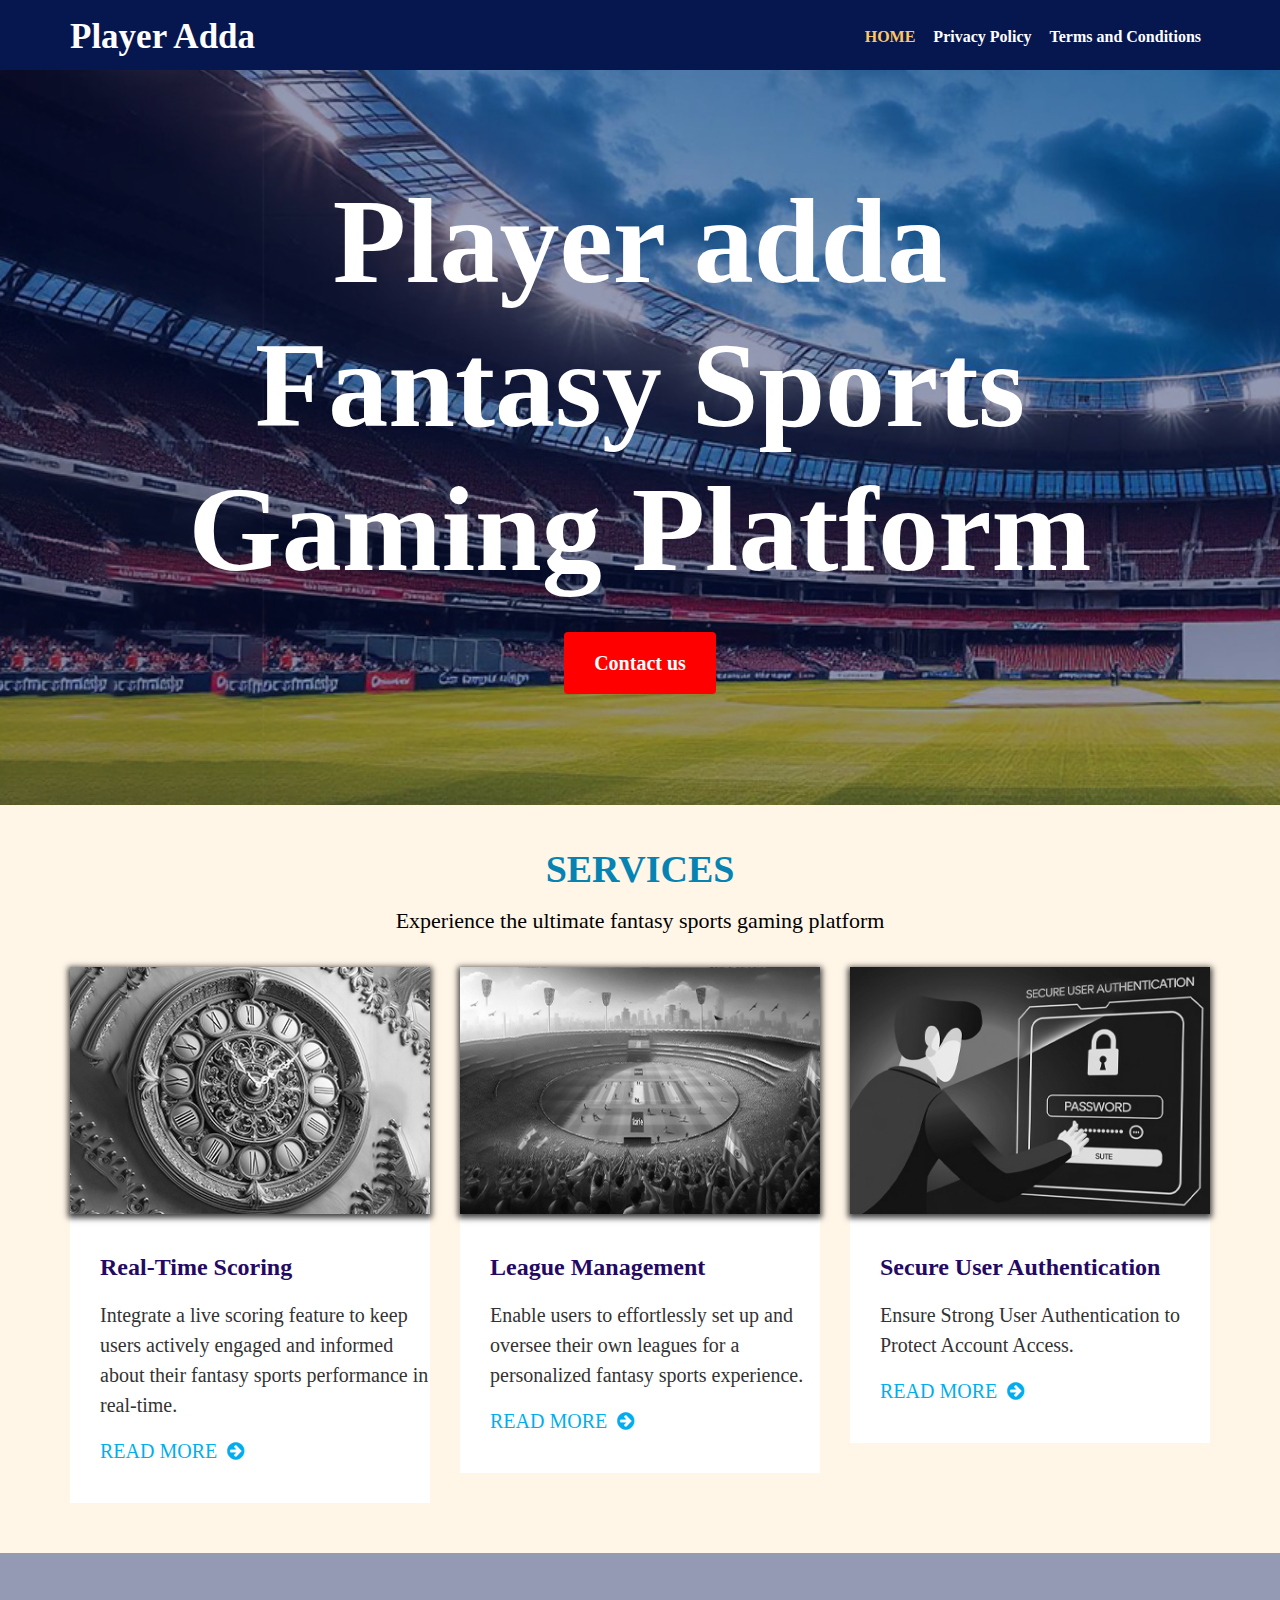
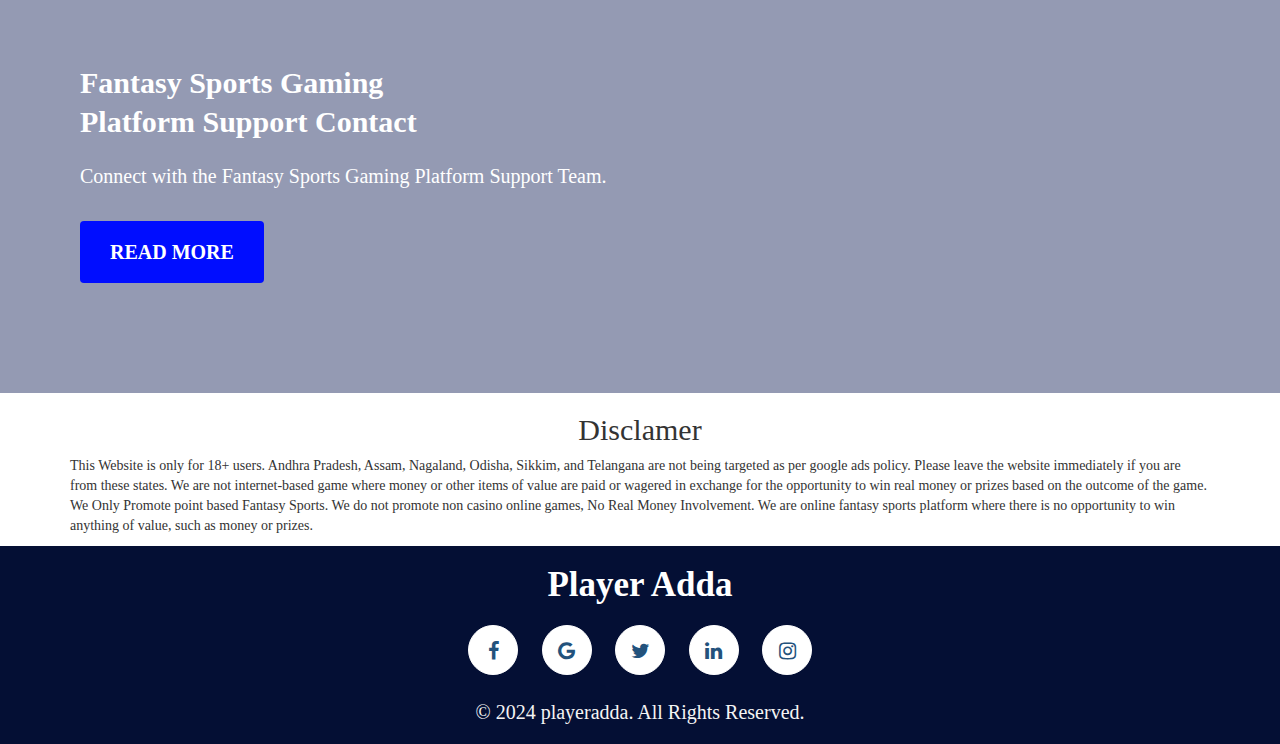
==== index.html @ adf0af37 "first commit" ====
<!DOCTYPE html>
<html lang="en">
  <head>
    <meta charset="utf-8">
    <meta http-equiv="X-UA-Compatible" content="IE=edge">
    <meta name="viewport" content="width=device-width, initial-scale=1">
    <title>Player adda</title>
    <link href="css/bootstrap.min.css" rel="stylesheet">
    <link href="css/style.css" rel="stylesheet">
	 <link rel="stylesheet" type="text/css" href="css/font-awesome.min.css" />
	 <link href="https://fonts.googleapis.com/css?family=Rokkitt" rel="stylesheet">
     <script src="js/jquery-2.1.1.min.js"></script>
     <script src="js/bootstrap.min.js"></script>

  </head>

<body>
<section id="header">
 <nav class="navbar navbar-default navbar-fixed-top" role="navigation">
		<div class="container">
			<!-- Brand and toggle get grouped for better mobile display -->
			
			<div class="navbar-header">
    	<button class="navbar-toggle" type="button" data-toggle="collapse" data-target="#bs-example-navbar-collapse-1">
			<span class="sr-only">Toggle navigation</span>
			<span class="icon-bar"></span>
			<span class="icon-bar"></span>
			<span class="icon-bar"></span>
		</button>
		<a class="navbar-brand" href="index.html">Player Adda</a>
	</div>
			<!-- Collect the nav links, forms, and other content for toggling -->
			<div class="collapse navbar-collapse" id="bs-example-navbar-collapse-1">
				<ul class="nav navbar-nav">
					<li class="active"><a href="index.html">HOME</a></li>
					<li><a href="about.html">Privacy Policy</a></li>
					<li><a href="syllabus.html">Terms and Conditions</a></li>
				</ul>
			</div><!-- /.navbar-collapse -->
		</div><!-- /.container-fluid -->
	</nav>
</section>
<section id="center">
 <div class="center_new clearfix">
   <div class="container">
  <div class="row">
   <div class="center_1">
    <h1 class="text-center">Player adda</h1>
	<h1  class="text-center">Fantasy Sports Gaming Platform
	</h1>
	<h4 class="text-center"><a href="https://w.app/playeradda">Contact us</a></h4>
   </div>
  </div>
 </div>
 </div>
</section>
<section id="middle">
 <div class="container">
  <div class="row">
   <div class="col-sm-12 padding_all">
    <div class="middle_1">
	 <h2 class="text-center"><span class="well_1"></span> SERVICES</h2>
	 <p class="text-center">Experience the ultimate fantasy sports gaming platform</p>
	</div>
	<div class="col-sm-4">
	 <div class="middle_main clearfix">
	  <div class="middle_2">
	  <p><a href="https://w.app/playeradda"><img src="img/2.jpg" width="100%"></a></p>
	 </div>
	  <div class="middle_3">
	  <h3><a href="https://w.app/playeradda">Real-Time Scoring</a></h3>
	  <p>Integrate a live scoring feature to keep users actively engaged and informed about their fantasy sports performance in real-time.</p>
	  <h4><a href="https://w.app/playeradda">READ MORE<i class="fa fa-arrow-circle-right"></i></a></h4>
	 </div>
	 </div>
	</div>
	<div class="col-sm-4">
	 <div class="middle_main clearfix">
	  <div class="middle_2">
	  <p><a href="https://w.app/playeradda"><img src="img/3.jpg" width="100%"></a></p>
	 </div>
	  <div class="middle_3">
	  <h3><a href="https://w.app/playeradda">League Management</a></h3>
	  <p>Enable users to effortlessly set up and oversee their own leagues for a personalized fantasy sports experience.</p>
	  <h4><a href="https://w.app/playeradda">READ MORE<i class="fa fa-arrow-circle-right"></i></a></h4>
	 </div>
	 </div>
	</div>
	<div class="col-sm-4">
	 <div class="middle_main clearfix">
	  <div class="middle_2">
	  <p><a href="https://w.app/playeradda"><img src="img/4.jpg" width="100%"></a></p>
	 </div>
	  <div class="middle_3">
	  <h3><a href="https://w.app/playeradda">Secure User Authentication</a></h3>
	  <p>Ensure Strong User Authentication to Protect Account Access.</p>
	  <h4><a href="https://w.app/playeradda">READ MORE<i class="fa fa-arrow-circle-right"></i></a></h4>
	 </div>
	 </div>
	</div>
   </div>
  </div>
 </div>
</section>
<section id="tour">
 <div class="tour_new clearfix">
   <div class="container">
  <div class="row">
   <div class="col-sm-12">
    <div class="tour_1">
	 <h2>Fantasy Sports Gaming <br/>
		Platform Support Contact</h2>
	  <p>Connect with the Fantasy Sports Gaming Platform Support Team.</p>
	  <h4><a href="https://w.app/playeradda">READ MORE</a></h4>
	</div>
   </div>
  </div>
 </div>
 </div>
</section>
<section id="footer_1">
 <div class="container">
	 <h2 class="text-center">Disclamer</h2>
	 <p claass="text-center">This Website is only for 18+ users. Andhra Pradesh, Assam, Nagaland, Odisha, Sikkim, and Telangana are not being targeted as per google ads policy. Please leave the website immediately if you are from these states. We are not internet-based game where money or other items of value are paid or wagered in exchange for the opportunity to win real money or prizes based on the outcome of the game. We Only Promote point based Fantasy Sports. We do not promote non casino online games, No Real Money Involvement. We are online fantasy sports platform where there is no opportunity to win anything of value, such as money or prizes.</p>
	 </div>
</section>
<section id="footer">
 <div class="container">
    <div class="footer_1">
	 <h2 class="text-center"><a href="https://w.app/playeradda">Player Adda</a></h2>
	 <ul>
	    <li><a href="https://w.app/playeradda"><i class="fa fa-facebook"></i></a></li>
		<li><a href="https://w.app/playeradda"><i class="fa fa-google"></i></a></li>
		<li><a href="https://w.app/playeradda"><i class="fa fa-twitter"></i></a></li>
		<li><a href="https://w.app/playeradda"><i class="fa fa-linkedin"></i></a></li>
		<li><a href="https://w.app/playeradda"><i class="fa fa-instagram"></i></a></li>
	 </ul>
	 <p class="text-center">© 2024 playeradda. All Rights Reserved. </p>
	</div>
   </div>
  </div>
 </div>
</section>
</body>
</html>
---- css/style.css ----
/*
Template Diving event
File: Layout CSS
Author: Templates On Web
Author URI: http://templateonweb.com/
Licence: <a href="http://www.templateonweb.com/terms.php?v=content&contentid=152">Website Template Licence</a>
*/
body{ 
font-family: 'poppins', serif;
  }
 ul{
  
  padding:0;
  margin:0;
  list-style:none!important;
  }
.border_none_1{   
border-right:none!important;
}
.border_none_3{   
border-bottom:none!important;
} 
.border_none_2{   
border-left:none!important;
} 
.border_bottom_1{   
border-bottom:1px solid #cccccc;
}
.border_bottom_2{   
border-bottom:1px solid #CCCCCC;
}
.border_bottom_5{   
border-top:1px solid #cccccc;
}
.border_bottom_4{   
border-right:1px solid #cccccc;
}

.padding_left_1{ 
padding-left:0;
}
.padding_right_1{ 
padding-right:0;
}
.padding_all{ 
padding-left:0;
padding-right:0;
}
.border_none_1{   
border:none!important;
} 

/********************* header ****************/
.header_1 li{ 
display:inline;
margin:6px;
    }
.header_1 li a{ 
color:#b3b3b3;
font-size:16px;
    }
.header_1 li a:hover{ 
color: #f26367;
    }
#header .navbar-default .navbar-nav>.active>a, .navbar-default .navbar-nav>.active>a:hover, .navbar-default .navbar-nav>.active>a:focus {
color: #fec764;
background:none;
}
#header .navbar-default .navbar-nav>li>a {
color: #fff;
}
#header .navbar-default .navbar-nav>li>a:hover{
color: #fec764;
}
#header .navbar-default .navbar-brand {
color: #777;
font-size:35px;
font-weight:bold;
color:#ffffff;
padding-top:17px;
}
#header .navbar-default .navbar-brand i{
margin:5px;
}
#header .navbar-default {
background:none;
border:none;
padding-top:10px;
padding-bottom:10px;
background: #06164e;
}
#header .navbar-default .navbar-nav>.open>a, .navbar-default .navbar-nav>.open>a:hover, .navbar-default .navbar-nav>.open>a:focus {
background:none;
color: #fff;
}
#header .navbar-nav.navbar-right:last-child {
margin-right:0px;
margin-top:22px;
}
#header .navbar-nav {
float:right;
margin-top: 5px;
}
#header .dropdown-menu {
background-color: #fec764;
border:none;
margin-top: 11px;
padding-top: 10px;
padding-bottom: 10px;
width:200px;
}
#header .dropdown-menu>li>a {
padding-bottom: 11px;
color: #000;
font-size:16px;
font-weight:bold;
padding-top:10px;
padding-bottom:10px;
letter-spacing:1px;
}
#header .dropdown-menu>li>a:hover, .dropdown-menu>li>a:focus {
background:none;
background:#06164e;
color:#fff;
}
#header .nav>li>a {
padding: 10px 7px;
font-size: 16px;
margin: 2px;
font-weight:bold;
}
/********************* header_end ****************/
/********************* center ****************/
.center_new{
 background:#06164e6e;
 padding-bottom: 130px;
 padding-top: 100px;
  }
#center {
background-image: url(../img/1.jpg);
background-attachment: fixed;
background-repeat: no-repeat;
background-size: cover;
margin-top:70px;
}
.center_1 h1{
padding:0;
margin:0;
color: #ffffff;
font-size: 120px;
line-height: 1.2;
font-weight:bold;
}
.center_1 p{
padding:0;
margin:0;
color: #ffffff;
font-size:24px;
line-height: 1.4;
}
.center_1 h4{
padding:0;
margin:0;
padding-top:50px;
}
.center_1 h4 a{
text-decoration:none;
font-size: 20px;
padding:20px 30px 20px 30px;
border-radius: 4px;
background-color: #ff0000;
color: #ffffff;
font-weight:bold;
}
.center_1 h4 a:hover{
color: #000;
background:#fff;
}
/********************* center_end ****************/
/********************* middle ****************/
#middle{ 
padding-top:40px;
padding-bottom:50px;
background-color:#fff6e8;
  }
.middle_1 h2{ 
padding: 0;
margin: 0;
color: #0583b2;
font-size: 38px;
line-height: 1.3;
padding-bottom: 10px;
font-weight: bold;
  }
.well_1{ 
color: #240962;
  }
.middle_1 p{ 
padding:0;
margin:0;
color: #000;
font-size: 22px;
line-height: 1.5;
padding-bottom: 30px;
  }
.middle_3 h3{ 
padding:0;
margin:0;
padding-top:30px;
padding-bottom:20px;
padding-left:30px;
  }
.middle_3 h3 a{ 
text-decoration:none;
color: #240962;
font-size: 24px;
font-weight:600;
line-height: 1;
  }
.middle_3 h3 a:hover{ 
color: #00aeef;
  }
.middle_3 p{ 
padding:0;
margin:0;
color: #333;
font-size: 20px;
line-height: 1.5;
padding-bottom:10px;
padding-left:30px;
  }
.middle_3 h4{ 
padding:0;
margin:0;
padding-top:10px;
padding-left:30px;
  }
.middle_3 i{ 
padding-left:10px;
  }
.middle_3 h4 a{ 
color: #00aeef;
text-decoration:none;
font-size:20px;
font-weight:500;
  }
.middle_3 h4 a:hover{ 
color: #06164e;
  }
.middle_main{ 
background-color:#FFFFFF;
width:100%;
padding-bottom:40px;
  }
.middle_2 img {
filter: gray;
-webkit-filter: grayscale(1);
-webkit-box-shadow: 0px 2px 6px 2px rgba(0,0,0,0.75);
-moz-box-shadow: 0px 2px 6px 2px rgba(0,0,0,0.75);
box-shadow: 0px 2px 6px 2px rgba(0,0,0,0.75);
}
img:hover {
filter: none;
-webkit-filter: grayscale(0);
}
.middle_inner{
padding-bottom:30px;
   }
/********************* middle_end ****************/
/*********************service_home****************/
#service_home{
 padding-top:20px;
 padding-bottom:40px;   
	}
.service_h1{
  margin-bottom:30px;
  }
.service_h1 h2 {
  color: #0583b2;
  font-size: 38px;
  font-weight:bold;
  }
.service_h1 p {
font-size:20px;
margin-top:15px;
  }
.block_icon{
color:#06164e;
display:block;
font-size:36px;
line-height:0;
margin-top:10px;
  }
.block_icon:before {
    display: inline-block;
    width: 6%;
    height: 2px;
    background-color: #000;
    vertical-align: middle;
    margin-right: 1%;
    content: "";
}
.block_icon:after {
    display: inline-block;
    width: 6%;
    height: 2px;
    background-color: #000;
    vertical-align: middle;
    margin-left: 1%;
    content: "";
}
.service_h2i1{
 border:1px solid #eee;
 padding:10px 40px 10px 20px; 
  }
.service_h2i1 hr{
 border-width:3px;
 border-color:#06164e;
 width:40%;
 margin-left:0; 
  }
.service_h2i1 p{
 color:#666;
 font-size:18px; 
  }
.service_h2i1 h4{
font-size:22px;
font-weight:bold; 
  }
.mgt {
    margin-top: 0!important;
}
.service_h2i2 span i{
 background:#06164e;
 color:#fff;
 width:80px;
 height:80px;
 border-radius:50%; 
 text-align:center;
 display:inline-block;
 font-size:40px; 
 line-height:80px;
   }
.service_h2i2 span i:hover{
 background:#0583b2;
  }
.service_h2i{
position:relative;
margin-top:20px; 
 }
.service_h2i2{
position:absolute; 
top:30%;
right:-15%;
 }
.service_h2ic img{
 width:90%; 
  }
.service_h2i2o{
 left:-15%; 
  }
.service_h2i2o1{
  padding:10px 20px 10px 40px;
  text-align:right;  
  }
.service_h2i2o1 hr{
 margin-left:auto;
 margin-right:auto; 
  }
/*********************service_home_end****************/

/********************* work ****************/
#work{ 
padding-top:40px;
padding-bottom:20px;
background:#fff6e8;
  }
#work .ih-item {
  position: relative;
  -webkit-transition: all 0.35s ease-in-out;
  -moz-transition: all 0.35s ease-in-out;
  transition: all 0.35s ease-in-out;
}
#work .ih-item,
#work .ih-item * {
  -webkit-box-sizing: border-box;
  -moz-box-sizing: border-box;
  box-sizing: border-box;
}
#work .ih-item a {
  color: #333;
}
#work .ih-item a:hover {
  text-decoration: none;
}
#work .ih-item img {
  width: 100%;
  height: 100%;
}

#work .ih-item.square {
  position: relative;
  width: 100%;
  border: 8px solid #fff;
  box-shadow: 1px 1px 3px rgba(0, 0, 0, 0.3);
}
#work .ih-item.square .info {
  position: absolute;
  top: 0;
  bottom: 0;
  left: 0;
  right: 0;
  text-align: center;
  -webkit-backface-visibility: hidden;
  backface-visibility: hidden;
}

#work .ih-item.square.effect13 {
  overflow: hidden;
}
#work .ih-item.square.effect13.colored .info {
  background: #1a4a72;
  background: rgba(26, 74, 114, 0.6);
}
#work .ih-item.square.effect13.colored .info h3 {
  background: rgba(12, 34, 52, 0.6);
}
#work .ih-item.square.effect13 .img {
  -webkit-transition: all 0.35s ease-in-out;
  -moz-transition: all 0.35s ease-in-out;
  transition: all 0.35s ease-in-out;
  -webkit-transform: scale(1);
  -moz-transform: scale(1);
  -ms-transform: scale(1);
  -o-transform: scale(1);
  transform: scale(1);
}
#work .ih-item.square.effect13 .info {
  background: #333333;
  background: rgba(0, 0, 0, 0.6);
  visibility: hidden;
  opacity: 0;
  pointer-events: none;
  -webkit-transition: all 0.35s ease-in-out;
  -moz-transition: all 0.35s ease-in-out;
  transition: all 0.35s ease-in-out;
}
#work .ih-item.square.effect13 .info h3 {
  text-transform: uppercase;
  color: #fff;
  text-align: center;
  font-size: 22px;
  padding: 10px;
  background: #111111;
  margin: 30px 0 0 0;
}
#work .ih-item.square.effect13 .info p {
  font-style: italic;
  font-size: 18px;
  position: relative;
  color: #bbb;
  padding: 20px 20px 20px;
  text-align: center;
}
#work .ih-item.square.effect13 a:hover .img {
  -webkit-transform: scale(1.2);
  -moz-transform: scale(1.2);
  -ms-transform: scale(1.2);
  -o-transform: scale(1.2);
  transform: scale(1.2);
}
#work .ih-item.square.effect13 a:hover .info {
  visibility: visible;
  opacity: 1;
}

#work .ih-item.square.effect13.left_to_right .info {
  -webkit-transform: translateX(-100%);
  -moz-transform: translateX(-100%);
  -ms-transform: translateX(-100%);
  -o-transform: translateX(-100%);
  transform: translateX(-100%);
}
#work .ih-item.square.effect13.left_to_right a:hover .info {
  -webkit-transform: translateX(0);
  -moz-transform: translateX(0);
  -ms-transform: translateX(0);
  -o-transform: translateX(0);
  transform: translateX(0);
}
.work_2{ 
padding-top:20px;
padding-bottom:20px;
 }
.work_2 img {
filter: gray;
-webkit-filter: grayscale(1);
-webkit-box-shadow: 0px 2px 6px 2px rgba(0,0,0,0.75);
-moz-box-shadow: 0px 2px 6px 2px rgba(0,0,0,0.75);
box-shadow: 0px 2px 6px 2px rgba(0,0,0,0.75);
}
img:hover {
filter: none;
-webkit-filter: grayscale(0);
}
/********************* work_end ****************/
/********************* tour ****************/
.tour_new{
    background:#06164e6e;
	padding-bottom: 130px;
    padding-top:70px;
	}
.tour_next{
padding:0;
padding-bottom:70px;
	}
#tour{ 
background-image: url(../img/12.jpg);
background-attachment: fixed;
background-repeat: no-repeat;
background-size: cover;
   }
.tour_1 h2{ 
padding:0;
margin:0;
color:#FFFFFF;
font-size:30px;
line-height: 1.3;
font-weight:600;
padding-bottom:20px;
   }
.tour_1 p{ 
padding:0;
margin:0;
color:#FFFFFF;
font-size: 20px;
line-height: 1.5;
   }
.tour_1 h4{ 
padding:0;
margin:0;
padding-top:50px;
   }
.tour_1 h4 a {
text-decoration: none;
font-size: 20px;
font-weight:bold;
padding: 20px 30px 20px 30px;
border-radius: 4px;
background-color: #000dff;
color: #ffffff;
}
.tour_1 h4 a:hover{
color: #000;
background:#fff;
}
#tour .row{
    margin-top:40px;
    padding: 0 10px;
}

#tour .clickable{
    cursor: pointer;   
}

#tour .panel-heading span {
	margin-top: -20px;
	font-size: 15px;
}
#tour .glyphicon {
top: 2px;
}
#tour .panel-primary>.panel-heading {
padding-top: 15px;
padding-bottom:15px;
background-color: #fec76473;
}
.panel-primary>.panel-heading{
  color:#000;
  }
.panel-body{
 font-size:18px;  
   }
#tour .panel-title {
font-size: 16px;
color: #163875;
font-size: 20px;
}
#tour .panel-title:hover{
color: #00aeef;
}
#tour .panel {
margin-bottom: 2px;
}
.tour_inner h2{ 
 color: #fff;
font-size: 40px;
line-height: 1.3;  
padding-left:20px;
font-weight:bold;
padding-bottom:10px;
  }
/********************* tour_end ****************/
/********************* our ****************/
#our{ 
background:#fff6e8;
padding-top:20px;
padding-bottom:40px;
   }
.our_1 h2 {
color: #0583b2;
font-size: 38px;
font-weight:bold;
}
.our_1 p {
padding: 0;
margin: 0;
color: #000;
font-size: 22px;
line-height: 1.5;
padding-bottom: 30px;
}
#our .ih-item {
  position: relative;
  -webkit-transition: all 0.35s ease-in-out;
  -moz-transition: all 0.35s ease-in-out;
  transition: all 0.35s ease-in-out;
}
#our .ih-item,
#our .ih-item * {
  -webkit-box-sizing: border-box;
  -moz-box-sizing: border-box;
  box-sizing: border-box;
}
#our .ih-item a {
  color: #333;
}
#our .ih-item a:hover {
  text-decoration: none;
}
#our .ih-item img {
  width: 100%;
  height: 100%;
}

#our .ih-item.square {
  position: relative;
  width: 100%;
  border: 8px solid #fff;
  box-shadow: 1px 1px 3px rgba(0, 0, 0, 0.3);
}
#our .ih-item.square .info {
  position: absolute;
  top: 0;
  bottom: 0;
  left: 0;
  right: 0;
  text-align: center;
  -webkit-backface-visibility: hidden;
  backface-visibility: hidden;
}

#our .ih-item.square.effect13 {
  overflow: hidden;
}
#our .ih-item.square.effect13.colored .info {
  background: #1a4a72;
  background: rgba(26, 74, 114, 0.6);
}
#our .ih-item.square.effect13.colored .info h3 {
  background: rgba(12, 34, 52, 0.6);
}
#our .ih-item.square.effect13 .img {
  -webkit-transition: all 0.35s ease-in-out;
  -moz-transition: all 0.35s ease-in-out;
  transition: all 0.35s ease-in-out;
  -webkit-transform: scale(1);
  -moz-transform: scale(1);
  -ms-transform: scale(1);
  -o-transform: scale(1);
  transform: scale(1);
}
#our .ih-item.square.effect13 .info {
  background: #333333;
  background: rgba(0, 0, 0, 0.6);
  visibility: hidden;
  opacity: 0;
  pointer-events: none;
  -webkit-transition: all 0.35s ease-in-out;
  -moz-transition: all 0.35s ease-in-out;
  transition: all 0.35s ease-in-out;
}
#our .ih-item.square.effect13 .info h3 {
  text-transform: uppercase;
  color: #fff;
  text-align: center;
  font-size: 22px;
  padding: 10px;
  background: #111111;
  margin: 30px 0 0 0;
}
#our .ih-item.square.effect13 .info p {
  font-style: italic;
  font-size: 15px;
  position: relative;
  color: #bbb;
  padding: 20px 20px 20px;
  text-align: center;
}
#our .ih-item.square.effect13 a:hover .img {
  -webkit-transform: scale(1.2);
  -moz-transform: scale(1.2);
  -ms-transform: scale(1.2);
  -o-transform: scale(1.2);
  transform: scale(1.2);
}
#our .ih-item.square.effect13 a:hover .info {
  visibility: visible;
  opacity: 1;
}

#our .ih-item.square.effect13.left_to_right .info {
  -webkit-transform: translateX(-100%);
  -moz-transform: translateX(-100%);
  -ms-transform: translateX(-100%);
  -o-transform: translateX(-100%);
  transform: translateX(-100%);
}
#our .ih-item.square.effect13.left_to_right a:hover .info {
  -webkit-transform: translateX(0);
  -moz-transform: translateX(0);
  -ms-transform: translateX(0);
  -o-transform: translateX(0);
  transform: translateX(0);
}
.our_3 h4{ 
padding:0;
margin:0;
padding-top:15px;
padding-bottom:10px;
   }
.our_3 h4 a{ 
color: #240962;
text-decoration:none;
font-size: 24px;
line-height: 1;
font-weight:bold;
   }
.our_3 h4 a:hover{ 
color: #00aeef;
   }
.our_3 p{ 
color: #000;
font-size: 20px;
line-height: 1.5;
   }
.our_new_1{
  margin-top:30px; 
   }


/* footer social icons */
ul.social-network {
	list-style: none;
	display:block;
	margin-left:0 !important;
	padding: 0;
	text-align:center;
}
ul.social-network li {
	display: inline;
	margin: 0 2px;
}


/* footer social icons */
.social-network a.icoRss:hover {
	background-color: #F56505;
}
.social-network a.icoFacebook:hover {
	background-color:#3B5998;
}
.social-network a.icoTwitter:hover {
	background-color:#33ccff;
}
.social-network a.icoGoogle:hover {
	background-color:#BD3518;
}
.social-network a.icoVimeo:hover {
	background-color:#0590B8;
}
.social-network a.icoLinkedin:hover {
	background-color:#007bb7;
}
.social-network a.icoRss:hover i, .social-network a.icoFacebook:hover i, .social-network a.icoTwitter:hover i,
.social-network a.icoGoogle:hover i, .social-network a.icoVimeo:hover i, .social-network a.icoLinkedin:hover i {
	color:#fff;
}
a.socialIcon:hover, .socialHoverClass {
	color:#44BCDD;
}

.social-circle li a {
	display:inline-block;
	position:relative;
	margin:0 auto 0 auto;
	text-align:center;
	width: 40px;
	height: 40px;
	font-size:16px;
}
.social-circle li i {
	margin:0;
	line-height:40px;
	text-align: center;
}

.social-circle li a:hover i, .triggeredHover {
	-moz-transform: rotate(360deg);
	-webkit-transform: rotate(360deg);
	-ms--transform: rotate(360deg);
	transform: rotate(360deg);
	-webkit-transition: all 0.2s;
	-moz-transition: all 0.2s;
	-o-transition: all 0.2s;
	-ms-transition: all 0.2s;
	transition: all 0.2s;
}
.social-circle i {
	color: #240962;
	-webkit-transition: all 0.8s;
	-moz-transition: all 0.8s;
	-o-transition: all 0.8s;
	-ms-transition: all 0.8s;
	transition: all 0.8s;
}

.our_3 ul li a {
 background-color: #fff;
 border: 1px solid #eee;   
}
.our_3{
 background:#fff;
 padding:10px 5px 20px 5px;
 }
/********************* our_end ****************/

/*********************quality****************/

.quality_1i{
 border:1px solid #0583b2;
 padding:15px 10px 10px 10px; 
  }
.quality_m{
  padding-top:20px;
  padding-bottom:45px;
  }

.service_h1o h2{
 color: #0583b2;
  }
.service_h1o .block_icon:before {
background-color: #000;
}
.service_h1o .block_icon:after {
background-color: #000;
}
.quality_1i span a{
 display:block;
 color:#000;
 font-size:40px;
 }
.quality_1i h4{
   color:#333;
   line-height:1.4em;
  }
/*********************quality_end****************/

/*********************about_page****************/
.h_bg_1 {
    background: #06164e;
    padding: 10px 10px 10px 10px;
    text-align: center;
	font-size:38px;
	font-weight:bold;
	color:#fff;
}
#instructor{
  padding-bottom:40px;
  background: #fff6e8;
  }
.tutor_l_i {
  margin-top:10px;
  border-bottom:2px dashed #fbe9cd;
  padding-bottom:20px;
  }
.tutor{
 margin-top:20px; 
  }
.tutor_l_i h4 i{
 font-size:8px;
 vertical-align: middle;
 margin-right: 5px; 
   } 
.tutor_l_i p{
padding-left:15px;
padding-right:15px;
font-size:20px;
margin-bottom:0;
  }
 .tutor_l_i h4{
 font-size:8px;
font-size:26px;
font-weight:bold; 
   }
/*********************about_page_end****************/
/********************* latest ****************/
#custom{
 padding-top:20px;
 padding-bottom:50px;
 }
.iw{
width:100%; 
 }
.mgt{
 margin-top:0!important;
 }
.custom_1{
 margin-bottom:20px;
 }
.custom_1 h1{
font-size:40px; 
color: #0583b2;
font-size:38px;
font-weight:bold;
 }
.custom_1 p{
font-size:20px; 
 }
.space_left{
padding-left:0; 
} 
.space_right{
padding-right:0;
} 
.space_all{
padding:0; 
} 
.custom_2_i1{
min-height:260px;
background:#fff6e8;
padding:35px 15px 0px 15px; 
 }
.bg_1{
background:#f9e8cf!important; 
 }
 a:hover{
 text-decoration:none; 
  }
.custom_2_i1 h3 a{
color:#000;
font-weight:bold;
 }
.custom_2_i1 h4{
color:#999;
 }
.custom_2_i1 h4 i{
color:#000;
 }
.custom_2_i1 h4 span{
margin-right:10px;
 }
.custom_2_i1 p{
font-size:18px;
 }
/********************* latest_end ****************/
/********************* footer_new ****************/
#footer_new{
background: #06164c;
padding-bottom:5px;
 }
.footer_n1i h3{
 color:#fec764;
 }
.footer_n1i ul li a{
color: #ccc;
font-size:20px;
display:inline-block;
margin-bottom:5px;
 }
.footer_n1i ul li a:hover{
 color:#ffdeaa;
 }
.footer_n1i p{
color: #ccc;
font-size:20px;
 }
/********************* footer_new_end ****************/
/********************* footer ****************/
#footer{ 
background: #040f34;
padding-top:20px;
padding-bottom:5px;
   }
.footer_1 h2{ 
padding:0;
margin:0;
   }
.footer_1 h2 a{ 
color: #ffffff;
text-decoration:none;
font-size: 35px;
font-weight: bold;
   }
.footer_1 ul{ 
padding:0;
margin:0;
text-align:center;
padding-top:20px;
padding-bottom:20px;
   }
.footer_1 li{ 
padding:0;
margin:0;
display:inline;
margin:10px;
   }
.footer_1 li a{ 
border:1px solid #FFFFFF;
color: #23527c;
background-color:#FFFFFF;
width:50px;
height:50px;
border-radius: 50%;
font-size: 20px;
display:inline-block;
   }
.footer_1 li a:hover{ 
 color: #fec764;
   }
.footer_1 li a i{
 line-height:50px; 
  }
.footer_1 p{ 
color: #f4f4f4;
font-size: 20px;
line-height: 1.7;
   }
.footer_1 p a{ 
color: #fec764;
font-size: 20px;
text-decoration:none;
font-weight:bold;
letter-spacing:1px;
   }
.footer_1 p a:hover{ 
color:#FFFFFF;
   }
/********************* footer_end ****************/
/********************* about ****************/
#about_syllabus{
background-color: #000;
background-attachment: fixed;
background-repeat: no-repeat;
background-size: cover;
margin-top:70px; 
   }
#about_gallery{
background-image: url(../img/23.jpg);
background-attachment: fixed;
background-repeat: no-repeat;
background-size: cover;
margin-top:70px; 
   }
#about_team{
background-image: url(../img/24.jpg);
background-attachment: fixed;
background-repeat: no-repeat;
background-size: cover;
margin-top:70px; 
   }
#about_price{
background-image: url(../img/29.jpg);
background-attachment: fixed;
background-repeat: no-repeat;
background-size: cover;
margin-top:70px; 
   }
#about_pages{
background-image: url(../img/30.jpg);
background-attachment: fixed;
background-repeat: no-repeat;
background-size: cover;
margin-top:70px; 
   }
#about_contact{
background-image: url(../img/31.jpg);
background-attachment: fixed;
background-repeat: no-repeat;
background-size: cover;
margin-top:70px; 
   }
.about_new{
 background:#06164e6e;
 padding-bottom: 130px;
 padding-top: 120px;
  }
#about{ 
background-image: url(../img/21.jpg);
background-attachment: fixed;
background-repeat: no-repeat;
background-size: cover;
margin-top:70px;
   }
.about_1 h1{ 
font-size: 90px;
line-height: 1.2;
color:#FFFFFF;
   }
/********************* about_end ****************/
/********************* pricing ****************/
#pricing{ 
padding-top:20px;
padding-bottom:10px;
    }
#pricing .btn-default{
  background:#fec764;
  border:1px solid #999;
  }
#pricing .db-pricing-seven {
    margin-bottom: 30px;
    margin-top: 30px;
    text-align: center;
    border: 9px solid #f7e9d4;
    background-color: #fff6e8;
}

#pricing .db-pricing-seven:hover {
        margin-top: 5px;
        -moz-transition: margin-top 0.25s ease 0s;
        -ms-transition: margin-top 0.25s ease 0s;
        transition: margin-top 0.25s ease 0s;
    }

#pricing .db-pricing-seven ul {
        list-style: none;
        margin: 0;
        text-align: center;
        padding-left: 0px;
    }

#pricing .db-pricing-seven ul li {
            border-bottom: solid 1px #D8D8D8;
            padding-top: 10px;
            padding-bottom: 10px;
            cursor: pointer;
            text-transform: uppercase;
			font-size:18px;
        }

#pricing .db-pricing-seven ul li.price {
                background-color: #fff;
                padding: 0px 20px 20px 20px;
                font-size: 26px;
                font-weight: 900;
                color: #353c3e;
                font-weight: 900;
            }

#pricing .db-pricing-seven ul li.price i {
                    padding: 30px;
                    font-size: 50px;
                    display: block;
                }


#pricing .db-pricing-seven .pricing-footer {
        padding: 20px;
    }

#pricing .db-pricing-seven .pricing-footer a i {
            margin: 5px;
            top: 3px;
        }
/********************* pricing_end ****************/
/********************* contact ****************/
.contact_last{
  margin-top:40px;
	}
#contact{ 
padding-top:40px;
padding-bottom:30px;
  }
.contact_1 h2{ 
padding:0;
margin:0;
color: #240962;
font-size: 34px;
font-weight:bold;
padding-bottom:20px;
  }
.contact_1 p input{
height: 60px;
margin-bottom: 20px;
font-size:18px;
color:#000;
width:60%;
}
.contact_1 h3 textarea {
height: 150px;
margin-bottom: 20px;
font-size:18px;
color:#000;
}
.contact_1 h4{ 
padding-top:20px;
  }
.contact_1 h4 a {
border: 1px solid #fec764;
text-decoration: none;
font-size:19px;
font-weight:bold;
padding: 18px 40px 18px 40px;
border-radius: 4px;
background-color: #fec764;
color: #06164e;
}
.contact_1 h4 a:hover{
color: #000;
background:#FFF;
}
.contact_2 h2{
padding:0;
margin:0;
color: #240962;
font-size: 34px;
font-weight:bold;
}
.contact_2 h3{
padding:0;
margin:0;
color: #240962;
font-size: 24px;
line-height: 1;
font-weight:bold;
padding-top:10px;
}
.contact_2 p{
padding:0;
margin:0;
color: #000;
font-size:20px;
padding-bottom:20px;
padding-top:3px;
}
.contact_3 h3{
padding:0;
margin:0;
color: #240962;
font-size: 24px;
line-height: 1;
font-weight:bold;
padding-top:10px;
}
.contact_3 p{
padding:0;
margin:0;
padding-top:3px;
}
.contact_3 p a{
padding:0;
margin:0;
text-decoration:none;
color: #949494;
color: #000;
font-size:20px;
padding-bottom:20px;
}
.contact_3 p a:hover{
color: #00aeef;
}
.contact_4 h3{
padding:0;
margin:0;
color: #240962;
font-size: 24px;
line-height: 1;
font-weight:bold;
padding-top:25px;
}
.contact_4 p{
padding:0;
margin:0;
padding-top:3px;
}
.contact_4 p a{
padding:0;
margin:0;
text-decoration:none;
color: #000;
font-size:20px;
padding-bottom:20px;
}
.contact_4 p a:hover{
color: #00aeef;
}
.contact_5 h3{
padding:0;
margin:0;
color: #240962;
font-size: 24px;
line-height: 1;
font-weight:bold;
padding-top:25px;
}
.contact_5 p{
padding:0;
margin:0;
padding-left:0px;
padding-top:3px;
color: #000;
font-size:20px;
padding-bottom:20px;
}
/********************* contact_end ****************/

/********************* syllabus ****************/
#syllabus{
 padding-top:10px;
 padding-bottom:40px;
 }
.syllabus_1i h2{
 font-weight:bold;
 color:#06164e;
 border-bottom: 2px dashed #fbe9cd; 
 padding-bottom:10px;
 }
.syllabus_1i p{
font-size:20px;
 }
.syllabus_1i ul li{
font-size:20px;
font-weight:bold;
color:#666;
margin-bottom:5px;
 }
.syllabus_1i ul li i{
font-size:16px;
margin-right:5px;
color: #0583b2;
 }
 
.syllabus_1i h4 a {
text-decoration: none;
font-size: 20px;
font-weight:bold;
padding: 20px 30px 20px 30px;
border-radius: 4px;
background-color: #fec764;
color: #06164e;
display:inline-block;
margin-top:10px;
}
.syllabus_1i h4 a:hover{
color: #fff;
background:#000;
}
.syllabus_1i h4{
border-top: 2px dashed #fbe9cd;
padding-top:10px;
margin-top:15px;
 }
.syllabus_1{
margin-top:30px; 
 }
.syllabus_1i{
border:1px solid #fbe9cd;
padding:20px 10px 10px 10px; 
 }
/********************* syllabus_end ****************/


@media screen and (max-width : 767px){
#header .navbar-collapse {
max-height:none;
}
#header .navbar-nav {
padding-left: 0px;
text-align: center;
}
#header .navbar-default .navbar-brand{
font-size:26px;  
  }
.navbar-default .navbar-collapse, .navbar-default .navbar-form{
 border:none;
 box-shadow:none; 
  }
.navbar-default .navbar-toggle{
 background:#fff; 
 border:none;
  }
#header .navbar-nav{
 float:none; 
  }
.navbar-default .navbar-toggle:hover{
 background:#fff; 
  }
.navbar-default .navbar-toggle:focus{
 background:#fff; 
  }
.navbar-default .navbar-toggle .icon-bar{
 background:#000; 
  }
#header .nav>li>a {
border-bottom:1px solid #354477;
padding-top:15px;
padding-bottom:15px;
 margin:0;
 font-size:28px;
}
#header .dropdown-menu>li>a{
 font-size:24px; 
 }
#header .navbar-default .navbar-nav>.active>a, .navbar-default .navbar-nav>.active>a:hover, .navbar-default .navbar-nav>.active>a:focus{
  background:#fec764;
  color:#000;
  }
#header .navbar-default .navbar-nav>.open>a, .navbar-default .navbar-nav>.open>a:hover, .navbar-default .navbar-nav>.open>a:focus{
   background:#fec764;
   color:#000;
  }
#header .nav>li>a:hover{
  background:#fec764;
  color:#000!important; 
  }
#header .dropdown-menu {
width: 100%;
}
#header .navbar-default {
padding-top: 10px;
padding-bottom: 10px;
position:static;
margin-bottom:0;
}
.center_1 h1 {
font-size: 50px;
}
.center_1 p {
font-size: 20px;
}
.center_1 h4 a{
 padding:15px; 
  }
#center {
margin-top:0;
}
#middle {
padding-top: 20px;
padding-bottom: 20px;
padding-left:10px;
padding-right:10px;
text-align: center;
}
.middle_main {
 margin-bottom:15px; 
  }
.middle_1 h2 {
font-size: 30px;
padding-bottom: 5px;
}
.middle_1 p {
padding-bottom: 20px;
}
.middle_3 h3 {
padding-top: 10px;
padding-bottom: 10px;
padding-left: 0px;
}
.middle_3 p {
line-height: 1.3;
padding-bottom: 10px;
padding-left: 0px;
}
.middle_3 h4 {
padding-left: 0px;
}
#club {
padding-bottom: 50px;
padding-top: 50px;
}
.club_2 h2 {
font-size: 20px;
padding-left: 0px;
text-align: center;
padding-top:10px;
}
.hr_1 {
margin-left: 110px;
}
.club_2 p {
font-size: 18px;
padding-left: 0px;
text-align: center;
}
#work .ih-item img{
 height:300px; 
  }
#work .ih-item.square.effect13 .info p{
  font-size:16px;
  }
#work .ih-item.square {
width: 100%;
height: 100%;
}
.work_1{
margin-bottom:15px;
  }
.work_2 img{ 
width:100%;
}
.middle_2 img{ 
width:100%;
}
#work {
padding-top: 20px;
padding-bottom: 20px;
}
.tour_1{
text-align: center;
}
.tour_1 h2 {
font-size: 20px;
padding-bottom: 10px;
}
.tour_1 p {
font-size: 20px;
line-height: 1.5;
}
.tour_1 h4 a {
padding: 10px 10px 10px 10px;
}
#our .ih-item img{
  height:350px;
  }
#our {
padding-top: 20px;
padding-bottom: 20px;
text-align: center;
}
.our_1 h2 {
font-size: 30px;
line-height: 1.0;
}
.our_1 p {
padding-bottom: 20px;
}
#our .ih-item.square {
width: 100%;
height: 100%;
}
.our_3 h4 {
padding-top: 15px;
padding-bottom: 0px;
}
#monials {
padding-bottom: 50px;
padding-top: 50px;
}
#latest {
padding-top: 20px;
padding-bottom: 20px;
text-align: center;
}
.latest_1 h2 {
font-size: 28px;
padding-bottom: 10px;
}
#latest .ih-item.square {
width: 100%;
height: 100%;
}
.latest_3 h5 {
padding-left: 0px;
}
.latest_3 h3 {
padding-bottom:10px;
padding-left: 0px;
}
.latest_3 p {
padding-bottom: 10px;
padding-left: 0px;
}
.latest_3 h4 {
padding-left: 0px;
}
.latest_main {
width: 100%;
padding-bottom: 10px;
}
.footer_1 h2 a {
font-size: 25px;
}
.footer_1 li a{
height:40px;
width:40px;
}
.footer_1 li a i{
line-height:40px;
}
.footer_1 li {
margin: 1px;
}
.footer_1 ul {
padding-top: 20px;
padding-bottom: 20px;
}
#about {
margin-top:0;
}
.about_1 h1 {
font-size: 40px;
}
.tour_inner h2 {
font-size: 20px;
padding-left: 0px;
text-align: center;
}
#pricing {
padding-top: 20px;
padding-bottom: 20px;
}
#pricing{ 
overflow:hidden;
 }
 #pages .btn-default {
color: #333;
background-color: #fff;
border-color: #ccc;
margin: 5px;
}
#pages .label {
display: inline;
padding: .4em .6em .3em;
font-size: 75%;
font-weight: 700;
line-height: 2.3;
color: #fff;
text-align: center;
white-space: nowrap;
vertical-align: baseline;
border-radius: .25em;
}
#pages .img-thumbnail {
width: 100%;
}
#pages{ 
text-align:center;
}

#contact {
padding-top: 50px;
padding-bottom: 50px;
text-align: center;
}
.contact_1 h2 {
font-size: 24px;
}
#latest .ih-item img{
height:300px; 
 }
#about_syllabus{
 margin-top:0; 
  }
#about_gallery{
 margin-top:0; 
  }
#about_team{
 margin-top:0; 
  }
#about_price{
 margin-top:0; 
  }
#about_pages{
 margin-top:0; 
  }
#about_contact{
 margin-top:0; 
  }
.club_3{
 float:left; 
 margin:10px;
  }
.contact_2{
  margin-top:30px;
  }
  
.service_h2i2{
display:none;
 }
.service_h2i1{
padding:10px;
text-align:center; 
 }
.service_h2i1 hr{
margin-left:auto; 
 }
.service_h2ic{
 margin-top:15px;
 }
.service_h2ic{
 margin-bottom:15px;
 }
ul.social-network li{
display:inline-block;
margin-bottom:5px; 
 }
.our_2{
margin-top:10px; 
 }
.custom_2_i1{
 text-align:center;
 }
#footer_new{
 text-align:center; 
 }
.quality_1i{
margin-top:10px; 
 }
#instructor{
 text-align:center;  
 }
#syllabus{
 text-align:center;   
 }
.syllabus_1i{
 margin-top:10px;
 }
.contact_1 p input{
margin-left:auto;
margin-right:auto; 
 }
br{
display:none; 
 }
 
.space_left{
padding-left:15px; 
} 
.space_right{
padding-right:15px; 
} 
.space_all{
padding-right:15px; 
padding-left:15px; 
} 
}

 
@media (min-width:768px) and (max-width:960px) { 
#header .nav>li>a {
padding: 10px 4px;
font-size: 14px;
margin: 0px;
}
#header .navbar-default .navbar-brand {
font-size:18px;
}
#header .navbar-nav {
padding-left: 10px;
}
.club_2 h2 {
font-size: 20px;
}
.club_2 p {
font-size: 18px;
}
#work .ih-item.square {
width: 100%;
height: 100%;
}
.work_2 img{ 
width:100%;
}
#our .ih-item.square {
width: 100%;
height: 100%;
}
#our .ih-item.square.effect13 .info h3 {
font-size: 12px;
padding: 0px;
}
#our {
padding-top: 20px;
padding-bottom: 20px;
}
.our_3 h4 a {
font-size: 18px;
}
.our_3 p {
font-size: 16px;
}
.our_3 h4 {
padding-bottom: 10px;
}
#latest .ih-item.square {
width: 100%;
height: 100%;
}
.latest_3 h3 a {
font-size: 20px;
}
.latest_3 p {
font-size: 18px;
padding-left: 15px;
}
.tour_inner h2 {
font-size: 30px;
}
#middle {
padding-top: 20px;
padding-bottom: 20px;
}
.middle_1 p {
padding-bottom: 20px;
}
.contact_1 h2 {
font-size: 25px;
}
.contact_2 h2 {
font-size: 24px;
}
.contact_2 h3 {
font-size: 20px;
}
.contact_2 p {
font-size: 16px;
}
.contact_3 h3 {
font-size: 18px;
}

#header .dropdown-menu{
  left:auto!important;
  right:0!important;
  }
#work .ih-item img{
  height:320px;
  }
#work .ih-item.square.effect13 .info p{
 font-size:14px; 
  }
#our .ih-item img{
 height:350px; 
  }
#our .ih-item.square.effect13 .info p{
 font-size:12px; 
  }
#latest .ih-item img{
 height:250px; 
  }
#latest .ih-item.square.effect14 .info p{
  font-size:15px;  
  }
  
.service_h2i2 span i{
 width:40px;
 height:40px;
 line-height:40px;
 font-size:24px;
 }
.service_h2i2{
 right:-10%;
 }
.service_h2i2o{
 left:-10%; 
 }
.service_h2i1{
 padding:10px;
 }
ul.social-network li{
display:inline-block;
margin-bottom:5px; 
 }
.custom_2_i1 h3 a{
 font-size:16px;
 }
.custom_2_i1 p{
 font-size:14px;
 }
#pricing .db-pricing-seven ul li.price{
 font-size:20px; 
 }
#pricing{
overflow:hidden; 
 }
} 

 
@media (min-width:961px) and (max-width:1200px) {
.container{
  width:100%;
  }
#header .nav>li>a {
font-size:16px;
}
#header .navbar-nav {
padding-left: 0px;
margin-top:5px;
}
#header .navbar-default .navbar-brand {
font-size:24px;
}
#header .dropdown-menu{
  left:auto!important;
  right:0!important;
  }
#middle {
padding-top: 20px;
padding-bottom:20px;
}
.club_2 h2 {
font-size: 20px;
}
.club_2 p {
font-size: 18px;
}
#work .ih-item.square {
width: 100%;
height: 100%;
}
.work_2 img{ 
width:100%;
}
#work {
padding-top: 40px;
padding-bottom: 40px;
}
#our {
padding-top: 10px;
padding-bottom: 10px;
}
#our .ih-item.square {
width: 100%;
height: 100%;
}
#our .ih-item.square.effect13 .info h3 {
font-size: 12px;
padding: 0px;
}
.our_3 h4 a {
font-size: 16px;
}
.our_3 h4 {
padding-bottom: 10px;
}
#latest .ih-item.square {
width: 100%;
height: 100%;
}
#latest {
padding-top: 10px;
padding-bottom: 10px;
}
.latest_3 h3 a {
font-size: 16px;
}
.contact_1 h2 {
font-size: 25px;
}
.contact_2 h2 {
font-size: 24px;
}
.contact_2 h3 {
font-size: 20px;
}
.contact_2 p {
font-size: 16px;
}
.contact_3 h3 {
font-size: 18px;
}
#work .ih-item img{
 height:300px; 
  }
#work .ih-item.square.effect13 .info p{
  font-size:16px;
  }
#our .ih-item img{
 height:300px; 
  }
#our .ih-item.square.effect13 .info p{
font-size:13px;   
   }
#latest .ih-item img{
 height:240px;  
   }
   
 .service_h2i2 span i{
 width:40px;
 height:40px;
 line-height:40px;
 font-size:24px;
 }
.service_h2i2{
 right:-7%;
 }
.service_h2i2o{
 left:-7%; 
 }
.service_h2i1{
 padding:10px;
 }
ul.social-network li{
display:inline-block;
margin-bottom:5px; 
 }
.custom_2_i1 h3 a{
 font-size:16px;
 }
.custom_2_i1 p{
 font-size:14px;
 }
#pricing .db-pricing-seven ul li.price{
 font-size:20px; 
 }
#pricing{
overflow:hidden; 
 }
}

 
 
@media (min-width:1201px) and (max-width:1320px) {
#header .dropdown-menu{
  left:auto!important;
  right:0!important;
  }
.contact_2 h2 {
font-size: 27px;
}

.service_h2i2 span i{
 width:60px;
 height:60px;
 line-height:60px;
 font-size:26px;
 }
.service_h2i2{
 right:-8%;
 }
.service_h2i2o{
 left:-8%; 
 }
#pricing{
overflow:hidden; 
 }
}
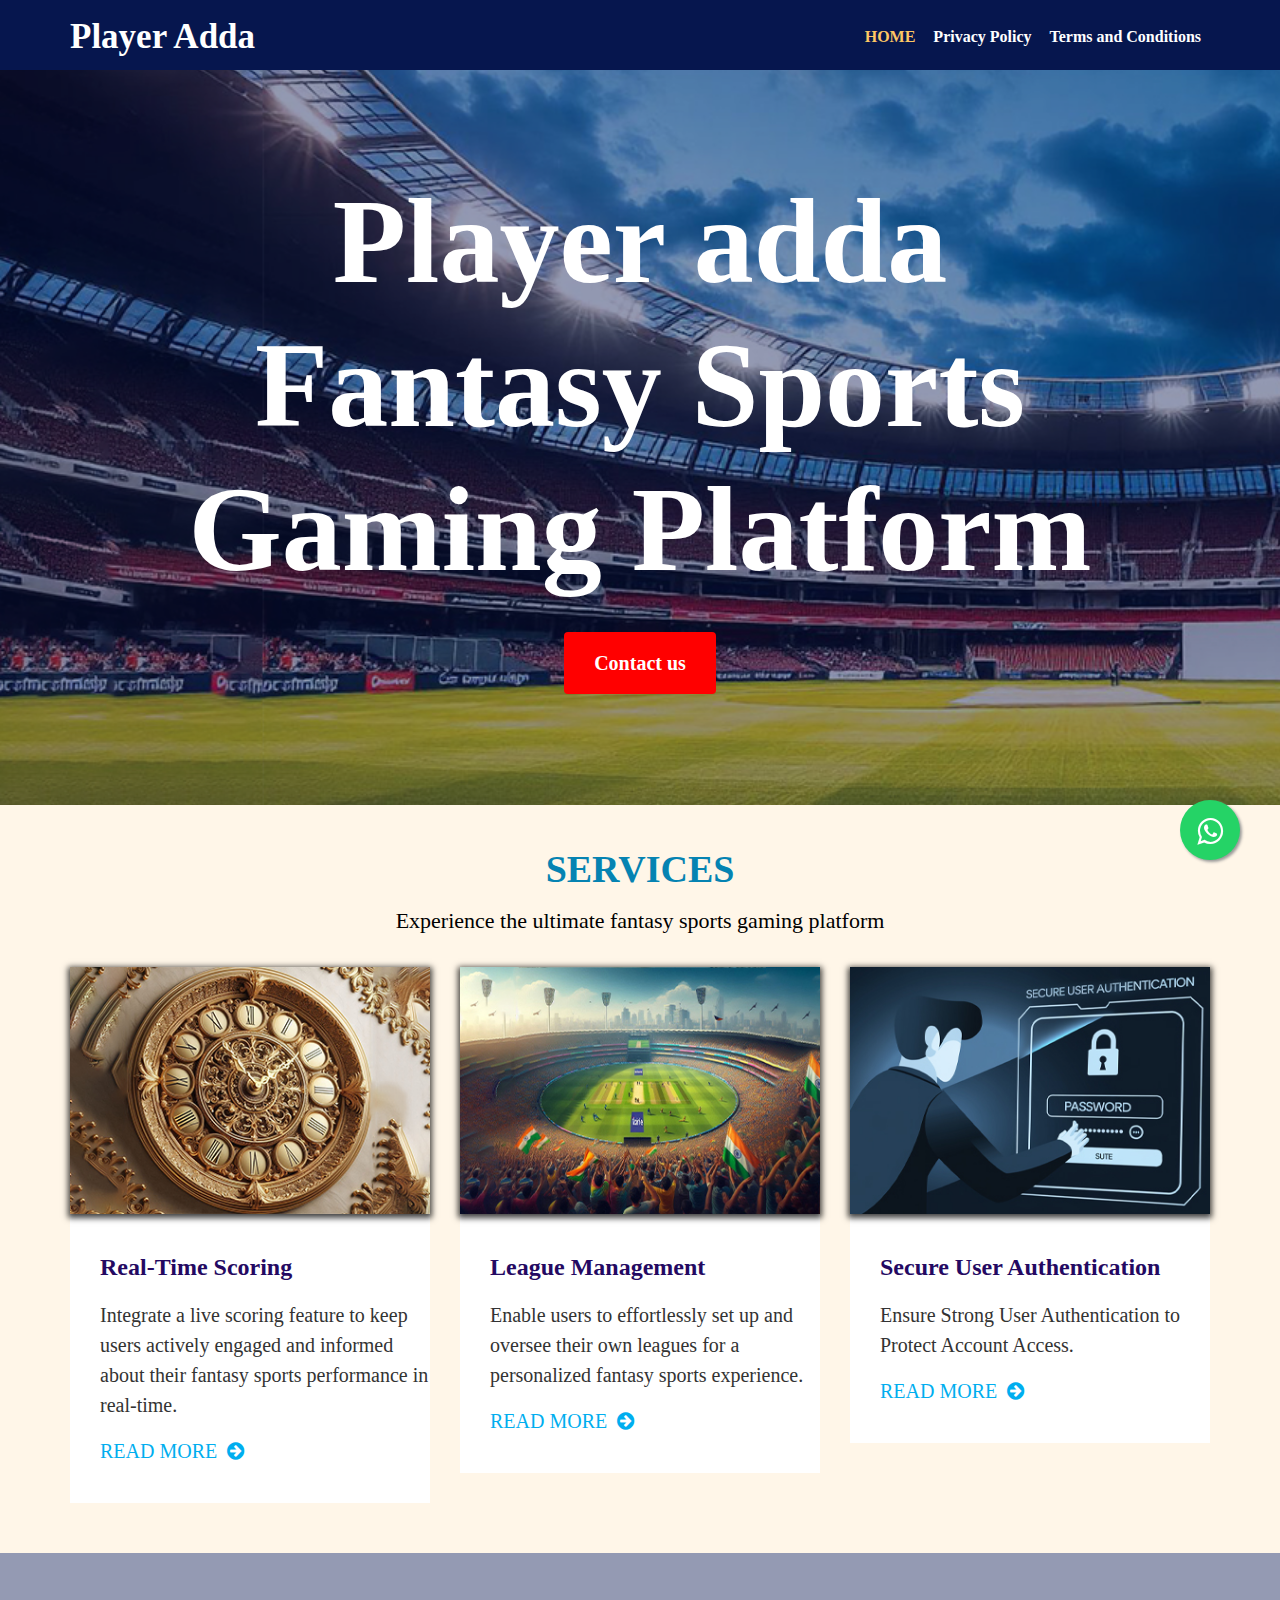
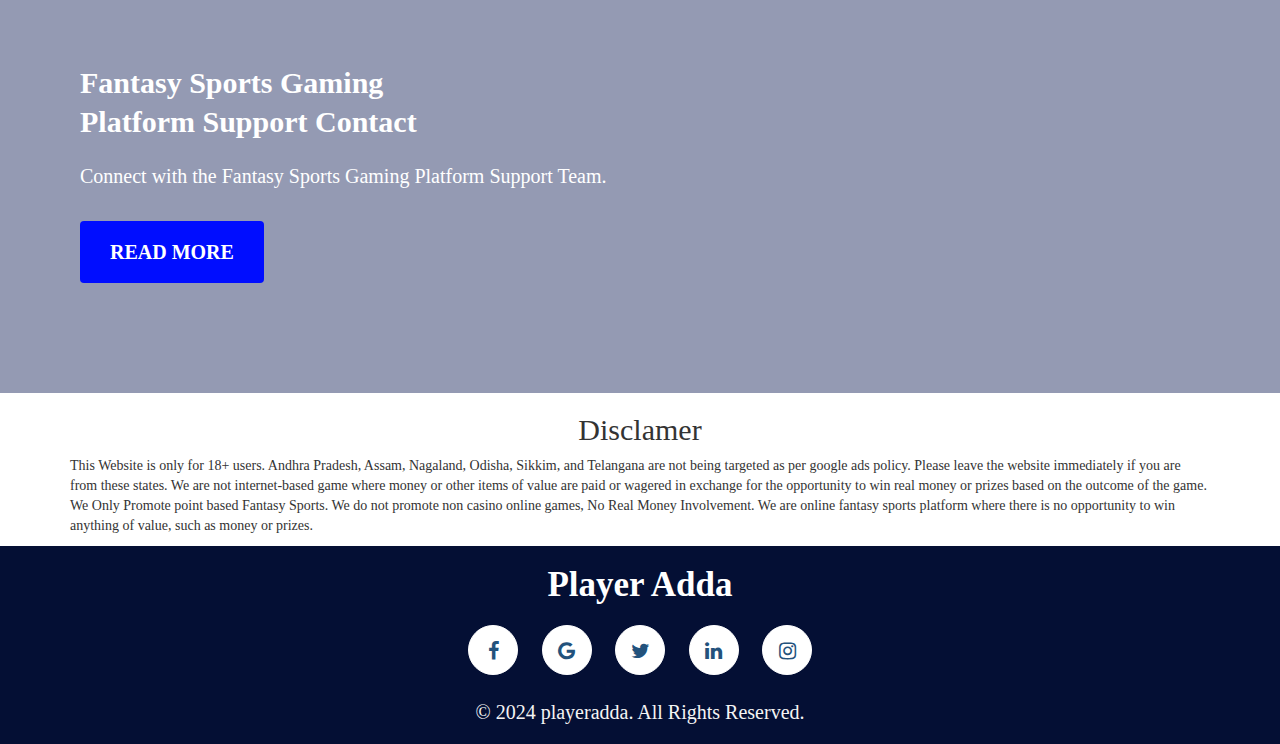
==== commit a0c1080f: "commit 2" ====
--- a/index.html
+++ b/index.html
@@ -124,6 +124,15 @@
 	 <p claass="text-center">This Website is only for 18+ users. Andhra Pradesh, Assam, Nagaland, Odisha, Sikkim, and Telangana are not being targeted as per google ads policy. Please leave the website immediately if you are from these states. We are not internet-based game where money or other items of value are paid or wagered in exchange for the opportunity to win real money or prizes based on the outcome of the game. We Only Promote point based Fantasy Sports. We do not promote non casino online games, No Real Money Involvement. We are online fantasy sports platform where there is no opportunity to win anything of value, such as money or prizes.</p>
 	 </div>
 </section>
+
+
+<link rel="stylesheet" href="https://maxcdn.bootstrapcdn.com/font-awesome/4.5.0/css/font-awesome.min.css">
+<a href="https://api.whatsapp.com/send?phone=+919982294384&text=Hi%2C+I+need+new+ID." class="float bounce" target="_blank">
+<i class="fa fa-whatsapp my-float"></i>
+</a>
+
+
+
 <section id="footer">
  <div class="container">
     <div class="footer_1">
--- a/css/style.css
+++ b/css/style.css
@@ -254,7 +254,7 @@
   }
 .middle_2 img {
 filter: gray;
--webkit-filter: grayscale(1);
+-webkit-filter: grayscale(0);
 -webkit-box-shadow: 0px 2px 6px 2px rgba(0,0,0,0.75);
 -moz-box-shadow: 0px 2px 6px 2px rgba(0,0,0,0.75);
 box-shadow: 0px 2px 6px 2px rgba(0,0,0,0.75);
@@ -2055,4 +2055,43 @@
 overflow:hidden; 
  }
 }
-  +  
+
+.float{
+	position:fixed;
+	width:60px;
+	height:60px;
+	bottom:40px;
+	right:40px;
+	background-color:#25d366;
+	color:#FFF;
+	border-radius:50px;
+	text-align:center;
+  font-size:30px;
+	box-shadow: 2px 2px 3px #999;
+  z-index:100;
+}
+
+.my-float{
+	margin-top:16px;
+}
+
+.bounce {
+    animation: bounce 2s infinite;
+}
+
+@keyframes bounce {
+    0%,
+    25%,
+    50%,
+    75%,
+    100% {
+        transform: translateY(0);
+    }
+    40% {
+        transform: translateY(-20px);
+    }
+    60% {
+        transform: translateY(-12px);
+    }
+}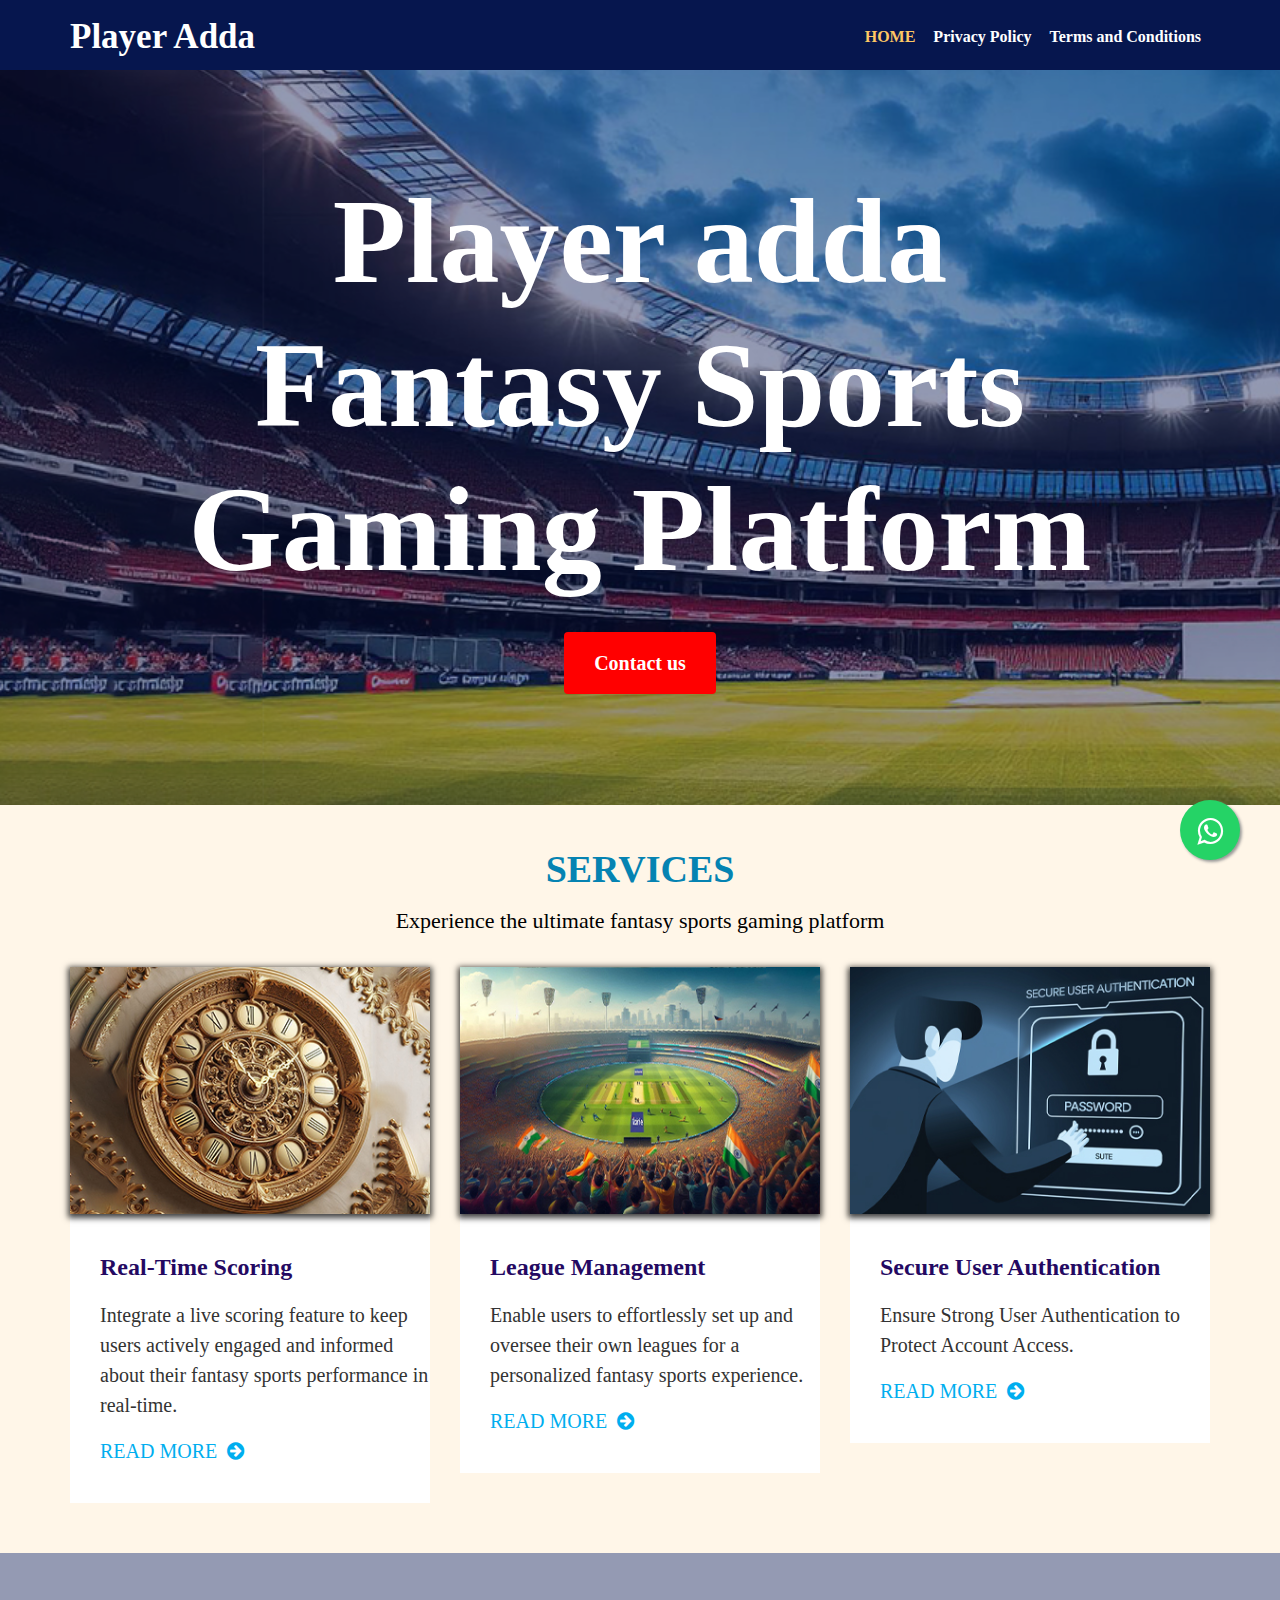
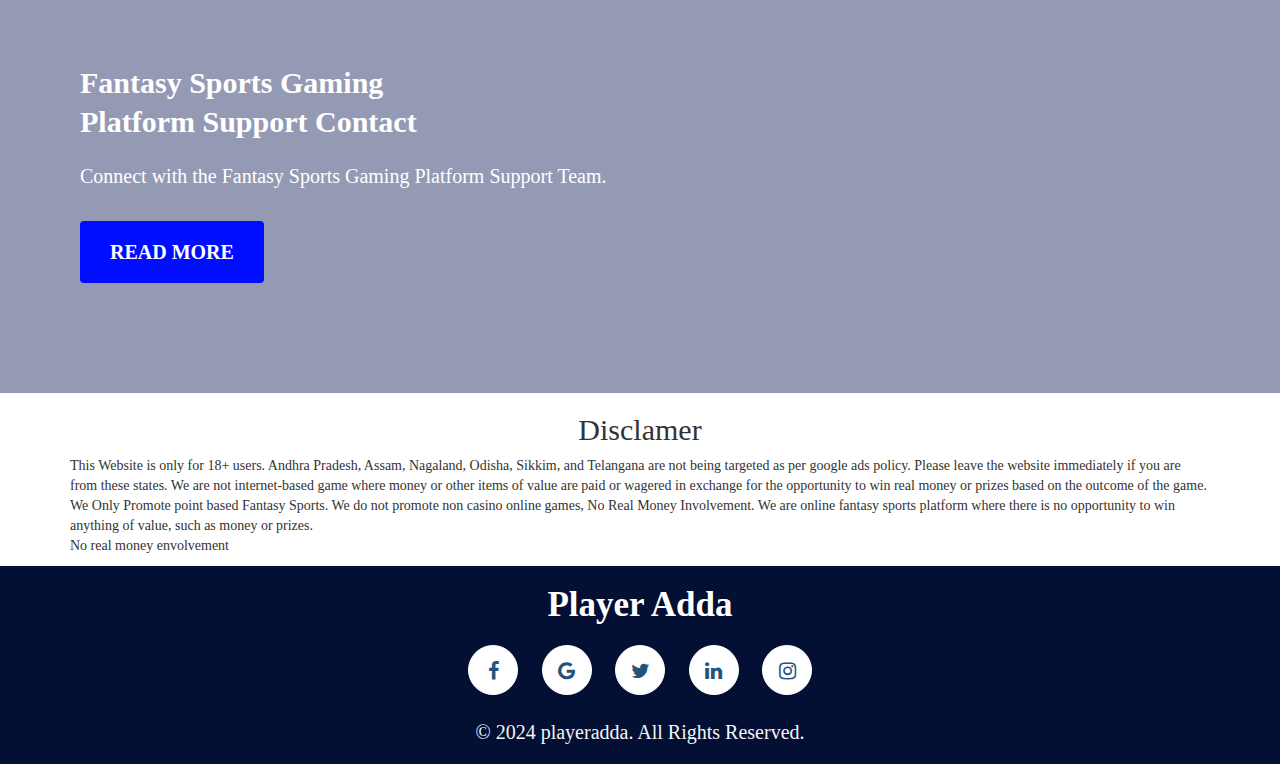
==== commit 59d6ac3f: "commit 3" ====
--- a/index.html
+++ b/index.html
@@ -121,7 +121,9 @@
 <section id="footer_1">
  <div class="container">
 	 <h2 class="text-center">Disclamer</h2>
-	 <p claass="text-center">This Website is only for 18+ users. Andhra Pradesh, Assam, Nagaland, Odisha, Sikkim, and Telangana are not being targeted as per google ads policy. Please leave the website immediately if you are from these states. We are not internet-based game where money or other items of value are paid or wagered in exchange for the opportunity to win real money or prizes based on the outcome of the game. We Only Promote point based Fantasy Sports. We do not promote non casino online games, No Real Money Involvement. We are online fantasy sports platform where there is no opportunity to win anything of value, such as money or prizes.</p>
+	 <p claass="text-center">This Website is only for 18+ users. Andhra Pradesh, Assam, Nagaland, Odisha, Sikkim, and Telangana are not being targeted as per google ads policy. Please leave the website immediately if you are from these states. We are not internet-based game where money or other items of value are paid or wagered in exchange for the opportunity to win real money or prizes based on the outcome of the game. We Only Promote point based Fantasy Sports. We do not promote non casino online games, No Real Money Involvement. We are online fantasy sports platform where there is no opportunity to win anything of value, such as money or prizes.
+		<br> No real money envolvement
+	 </p>
 	 </div>
 </section>
 
